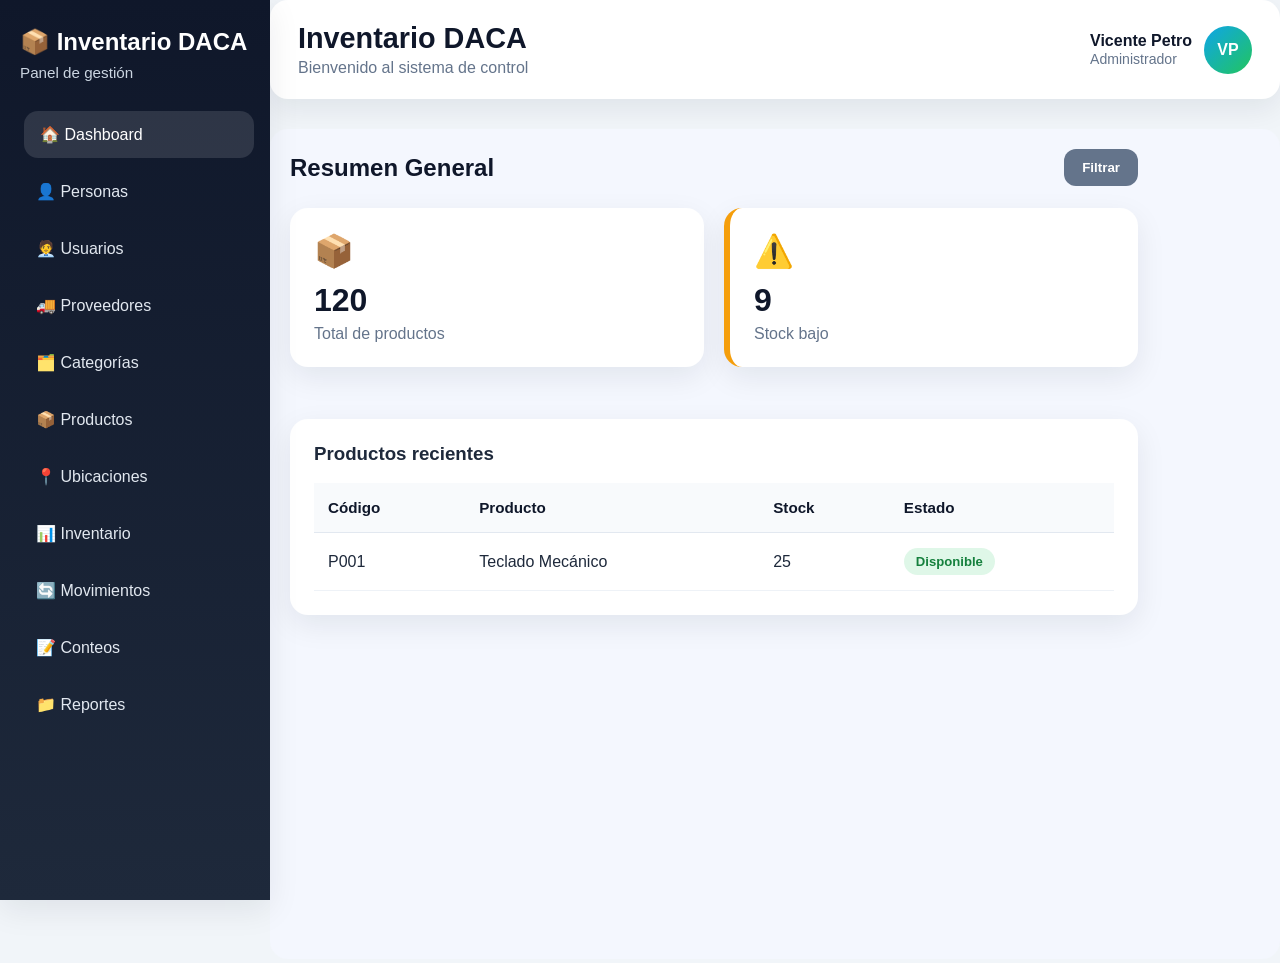
==== frontend/index.html @ ed91a60d "se creo todas lass ventanas" ====
<!doctype html>
<html lang="en">
  <head>
    <meta charset="UTF-8" />
    <meta name="viewport" content="width=device-width, initial-scale=1.0" />
    <title>Inventario Daca</title>
    <link rel="stylesheet" href="style.css" />
    <style>
      /* Estilo básico para que el iframe ocupe todo el espacio */
      .main-content {
        padding: 0; /* Quitamos padding para que el iframe llene el espacio */
        overflow: hidden;
      }
      iframe {
        width: 100%;
        height: calc(100vh - 70px); /* Ajusta restando la altura de tu topbar */
        border: none;
      }

      /* Dale flexibilidad al iframe */
      iframe {
        flex-grow: 1; /* Esto hace que el iframe "empuje" hasta el fondo */
        width: 100%;
        border: none;
        border-radius: var(
          --radius
        ); /* Para que mantenga la estética de tus tarjetas */
        background: transparent;
      }
    </style>
  </head>
  <body>
    <aside class="sidebar">
      <div class="sidebar-top">
        <h2>📦 Inventario DACA</h2>
        <p>Panel de gestión</p>
      </div>

      <nav class="menu">
        <a
          href="dashboard_home.html"
          target="contenedor"
          class="menu-item active"
          >🏠 Dashboard</a
        >
        <a href="personas.html" target="contenedor" class="menu-item"
          >👤 Personas</a
        >
        <a href="usuarios.html" target="contenedor" class="menu-item"
          >🧑‍💼 Usuarios</a
        >
        <a href="proveedores.html" target="contenedor" class="menu-item"
          >🚚 Proveedores</a
        >
        <a href="categorias.html" target="contenedor" class="menu-item"
          >🗂️ Categorías</a
        >
        <a href="productos.html" target="contenedor" class="menu-item"
          >📦 Productos</a
        >
                <a href="ubicaciones.html" target="contenedor" class="menu-item"
          >📍 Ubicaciones</a
        >
                <a href="inventario.html" target="contenedor" class="menu-item"
          >📊 Inventario</a
        >
                <a href="movimientos.html" target="contenedor" class="menu-item"
          >🔄 Movimientos</a
        >
                <a href="conteos.html" target="contenedor" class="menu-item"
          >📝 Conteos</a
        >
                <a href="reportes.html" target="contenedor" class="menu-item"
          >📁 Reportes</a
        >
      </nav>
    </aside>

    <main class="main-content">
      <header class="topbar">
        <div>
          <h1>Inventario DACA</h1>
          <p>Bienvenido al sistema de control</p>
        </div>
        <div class="topbar-right">
          <div class="user-box">
            <div class="user-info">
              <h4>Vicente Petro</h4>
              <span>Administrador</span>
            </div>
            <div class="avatar">VP</div>
          </div>
        </div>
      </header>

      <iframe src="dashboard_home.html" name="contenedor"></iframe>
    </main>
  </body>
</html>
---- frontend/style.css ----
/* =========================
   RESET Y VARIABLES
========================== */
* {
  margin: 0;
  padding: 0;
  box-sizing: border-box;
}

:root {
  --primary: #0f172a;
  --primary-light: #1e293b;
  --secondary: #0ea5e9;
  --accent: #22c55e;
  --danger: #ef4444;
  --warning: #f59e0b;
  --info: #3b82f6;
  --bg: #f1f5f9;
  --white: #ffffff;
  --gray: #64748b;
  --gray-light: #e2e8f0;
  --text: #1e293b;
  --shadow: 0 10px 30px rgba(15, 23, 42, 0.08);
  --radius: 18px;
  --transition: all 0.3s ease;
  --sidebar-width: 270px;
}

body {
  font-family: "Segoe UI", Tahoma, Geneva, Verdana, sans-serif;
  background: var(--bg);
  color: var(--text);
  display: flex;
  min-height: 100vh;
}

/* =========================
   SIDEBAR
========================== */
.sidebar {
  width: var(--sidebar-width);
  background: linear-gradient(180deg, var(--primary), var(--primary-light));
  color: var(--white);
  padding: 28px 20px;
  position: fixed;
  height: 100vh;
  overflow-y: auto;
  box-shadow: var(--shadow);
}

.sidebar-top {
  margin-bottom: 30px;
}

.sidebar-top h2 {
  font-size: 1.5rem;
  margin-bottom: 8px;
}

.sidebar-top p {
  color: #cbd5e1;
  font-size: 0.95rem;
}

.menu {
  display: flex;
  flex-direction: column;
  gap: 10px;
}

.menu-item {
  text-decoration: none;
  color: #e2e8f0;
  padding: 14px 16px;
  border-radius: 14px;
  transition: var(--transition);
  font-weight: 500;
}

.menu-item:hover,
.menu-item.active {
  background: rgba(255, 255, 255, 0.12);
  transform: translateX(4px);
  color: var(--white);
}

/* =========================
   MAIN CONTENT
========================== */
.main-content {
  margin-left: var(--sidebar-width);
  width: calc(100% - var(--sidebar-width));
  padding: 30px;
}

/* =========================
   TOPBAR
========================== */
.topbar {
  background: var(--white);
  border-radius: var(--radius);
  padding: 22px 28px;
  display: flex;
  justify-content: space-between;
  align-items: center;
  box-shadow: var(--shadow);
  margin-bottom: 30px;
  flex-wrap: wrap;
  gap: 20px;
}

.topbar h1 {
  font-size: 1.8rem;
  color: var(--primary);
}

.topbar p {
  color: var(--gray);
  margin-top: 4px;
}

.topbar-right {
  display: flex;
  align-items: center;
  gap: 18px;
  flex-wrap: wrap;
}

.search-box input {
  border: 1px solid var(--gray-light);
  background: #f8fafc;
  padding: 12px 16px;
  border-radius: 14px;
  min-width: 250px;
  outline: none;
  transition: var(--transition);
}

.search-box input:focus {
  border-color: var(--secondary);
  box-shadow: 0 0 0 4px rgba(14, 165, 233, 0.12);
}

.user-box {
  display: flex;
  align-items: center;
  gap: 12px;
}

.user-info h4 {
  font-size: 1rem;
  color: var(--primary);
}

.user-info span {
  font-size: 0.88rem;
  color: var(--gray);
}

.avatar {
  width: 48px;
  height: 48px;
  border-radius: 50%;
  background: linear-gradient(135deg, var(--secondary), var(--accent));
  display: flex;
  justify-content: center;
  align-items: center;
  color: var(--white);
  font-weight: bold;
}

/* =========================
   SECCIONES
========================== */
.section {
  margin-bottom: 40px;
}

.section-title {
  display: flex;
  justify-content: space-between;
  align-items: center;
  margin-bottom: 22px;
  flex-wrap: wrap;
  gap: 10px;
}

.section-title h2 {
  color: var(--primary);
  font-size: 1.5rem;
}

/* =========================
   TARJETAS
========================== */
.card {
  background: var(--white);
  border-radius: var(--radius);
  padding: 24px;
  box-shadow: var(--shadow);
  margin-bottom: 24px;
}

.card-header {
  display: flex;
  justify-content: space-between;
  align-items: center;
  margin-bottom: 18px;
  flex-wrap: wrap;
  gap: 10px;
}

.cards-grid {
  display: grid;
  grid-template-columns: repeat(auto-fit, minmax(220px, 1fr));
  gap: 20px;
  margin-bottom: 28px;
}

.stat-card {
  position: relative;
  overflow: hidden;
  transition: var(--transition);
}

.stat-card:hover {
  transform: translateY(-4px);
}

.stat-card .icon {
  font-size: 2rem;
  display: block;
  margin-bottom: 12px;
}

.stat-card h3 {
  font-size: 2rem;
  color: var(--primary);
  margin-bottom: 6px;
}

.stat-card p {
  color: var(--gray);
}

.stat-card.success {
  border-left: 6px solid var(--accent);
}

.stat-card.warning {
  border-left: 6px solid var(--warning);
}

.stat-card.danger {
  border-left: 6px solid var(--danger);
}

.dashboard-layout {
  display: grid;
  grid-template-columns: 2fr 1fr;
  gap: 24px;
}

.side-panels {
  display: flex;
  flex-direction: column;
  gap: 20px;
}

.small-card h3 {
  margin-bottom: 16px;
  color: var(--primary);
}

/* =========================
   LISTAS INFORMATIVAS
========================== */
.info-list {
  list-style: none;
  display: flex;
  flex-direction: column;
  gap: 14px;
}

.info-list li {
  display: flex;
  justify-content: space-between;
  align-items: center;
  background: #f8fafc;
  padding: 12px 14px;
  border-radius: 12px;
  color: var(--text);
}

.text-success {
  color: var(--accent);
  font-weight: 600;
}

.text-danger {
  color: var(--danger);
  font-weight: 600;
}

.text-info {
  color: var(--info);
  font-weight: 600;
}

/* =========================
   FORMULARIOS
========================== */
.form-card h3 {
  margin-bottom: 18px;
  color: var(--primary);
}

.form-grid {
  display: grid;
  grid-template-columns: repeat(auto-fit, minmax(220px, 1fr));
  gap: 18px;
}

.form-group {
  display: flex;
  flex-direction: column;
}

.full-width {
  grid-column: 1 / -1;
}

.form-group label {
  margin-bottom: 8px;
  font-weight: 600;
  color: var(--primary);
  font-size: 0.95rem;
}

.form-group input,
.form-group select,
.form-group textarea {
  padding: 12px 14px;
  border-radius: 14px;
  border: 1px solid var(--gray-light);
  background: #f8fafc;
  outline: none;
  transition: var(--transition);
  font-size: 0.95rem;
}

.form-group textarea {
  min-height: 120px;
  resize: vertical;
}

.form-group input:focus,
.form-group select:focus,
.form-group textarea:focus {
  border-color: var(--secondary);
  box-shadow: 0 0 0 4px rgba(14, 165, 233, 0.12);
  background: var(--white);
}

.form-actions {
  display: flex;
  gap: 12px;
  margin-top: 22px;
  flex-wrap: wrap;
}

/* =========================
   BOTONES
========================== */
.btn {
  border: none;
  border-radius: 12px;
  padding: 11px 18px;
  cursor: pointer;
  font-weight: 600;
  transition: var(--transition);
  color: var(--white);
}

.btn:hover {
  transform: translateY(-2px);
  opacity: 0.95;
}

.btn-save {
  background: var(--accent);
}

.btn-edit {
  background: var(--info);
}

.btn-delete {
  background: var(--danger);
}

.btn-search {
  background: var(--secondary);
}

.btn-filter {
  background: #64748b;
}

/* =========================
   TABLAS
========================== */
.table-responsive {
  width: 100%;
  overflow-x: auto;
  margin-top: 16px;
}

table {
  width: 100%;
  border-collapse: collapse;
  min-width: 800px;
}

thead {
  background: #f8fafc;
}

thead th {
  text-align: left;
  padding: 16px 14px;
  font-size: 0.95rem;
  color: var(--primary);
  border-bottom: 1px solid var(--gray-light);
}

tbody td {
  padding: 15px 14px;
  border-bottom: 1px solid #eef2f7;
  color: var(--text);
  vertical-align: middle;
}

tbody tr:hover {
  background: #f8fbff;
}

.actions {
  display: flex;
  gap: 8px;
  flex-wrap: wrap;
}

/* =========================
   BADGES
========================== */
.badge {
  display: inline-block;
  padding: 6px 12px;
  border-radius: 999px;
  font-size: 0.82rem;
  font-weight: 700;
}

.badge-success {
  background: rgba(34, 197, 94, 0.14);
  color: #15803d;
}

.badge-danger {
  background: rgba(239, 68, 68, 0.14);
  color: #b91c1c;
}

.badge-warning {
  background: rgba(245, 158, 11, 0.14);
  color: #b45309;
}

.badge-info {
  background: rgba(59, 130, 246, 0.14);
  color: #1d4ed8;
}

/* =========================
   REPORTES
========================== */
.report-grid {
  display: grid;
  grid-template-columns: repeat(auto-fit, minmax(260px, 1fr));
  gap: 20px;
}

.report-card h3 {
  color: var(--primary);
  margin-bottom: 10px;
}

.report-card p {
  color: var(--gray);
  margin-bottom: 18px;
  line-height: 1.5;
}

.report-actions {
  display: flex;
  gap: 10px;
  flex-wrap: wrap;
}

/* =========================
   RESPONSIVE
========================== */
@media (max-width: 1200px) {
  .dashboard-layout {
    grid-template-columns: 1fr;
  }
}

@media (max-width: 992px) {
  .sidebar {
    width: 220px;
  }

  .main-content {
    margin-left: 220px;
    width: calc(100% - 220px);
    padding: 20px;
  }
}

@media (max-width: 768px) {
  body {
    flex-direction: column;
  }

  .sidebar {
    position: relative;
    width: 100%;
    height: auto;
  }

  .main-content {
    margin-left: 0;
    width: 100%;
  }

  .topbar {
    flex-direction: column;
    align-items: flex-start;
  }

  .topbar-right {
    width: 100%;
    justify-content: space-between;
  }

  .search-box input {
    width: 100%;
    min-width: 100%;
  }

  .user-box {
    width: 100%;
    justify-content: space-between;
  }
}

@media (max-width: 576px) {
  .cards-grid {
    grid-template-columns: 1fr;
  }

  .form-grid {
    grid-template-columns: 1fr;
  }

  .section-title {
    flex-direction: column;
    align-items: flex-start;
  }

  .form-actions,
  .report-actions {
    flex-direction: column;
    width: 100%;
  }

  .btn {
    width: 100%;
  }
}
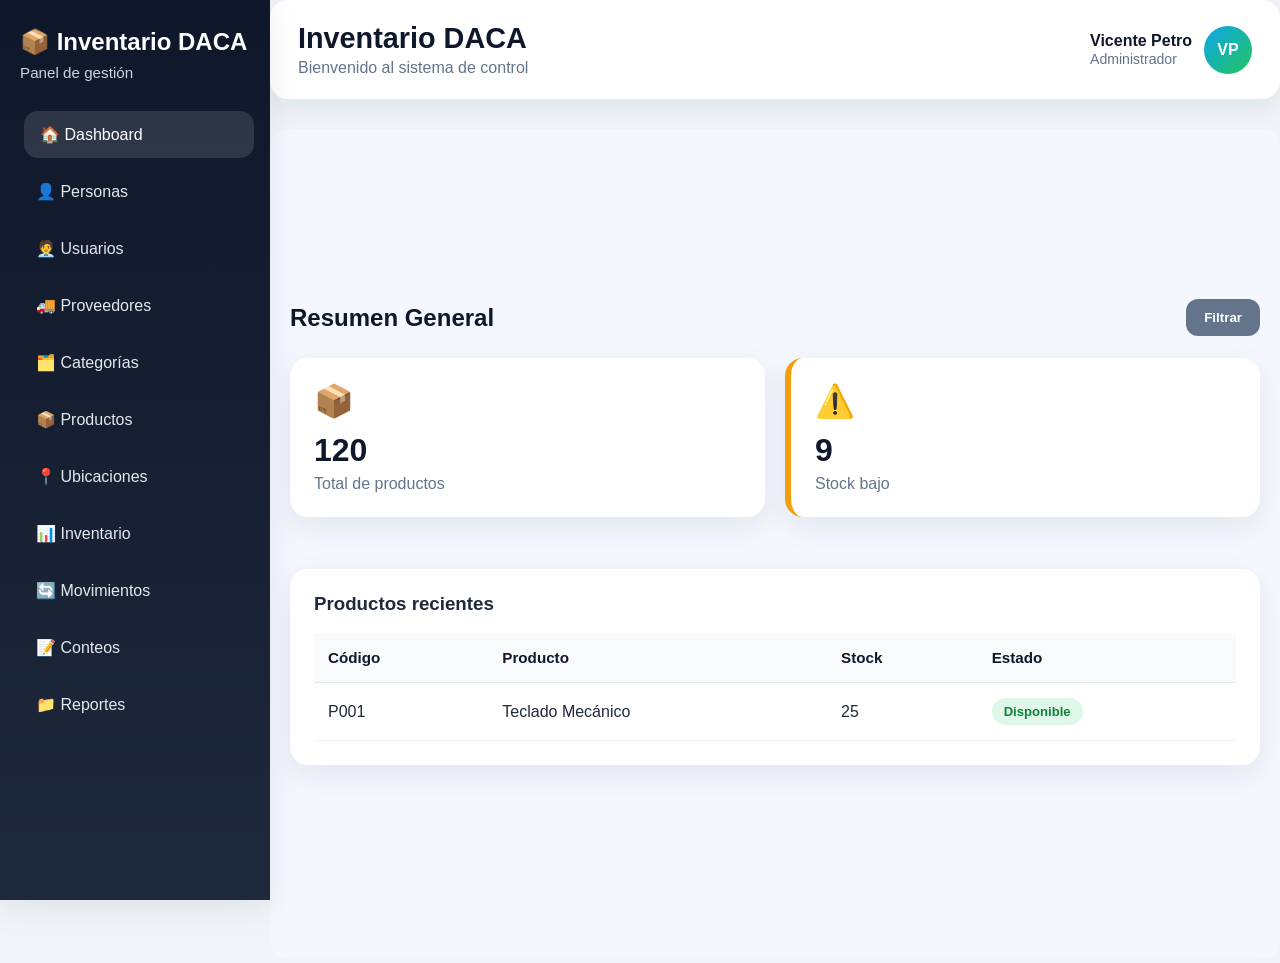
==== commit 14859bc0: "se corrgio el adactamieto al ancho de imagen" ====
--- a/frontend/index.html
+++ b/frontend/index.html
@@ -38,9 +38,7 @@
 
       <nav class="menu">
         <a
-          href="dashboard_home.html"
-          target="contenedor"
-          class="menu-item active"
+          href="dashboard_home.html" target="contenedor" class="menu-item active"
           >🏠 Dashboard</a
         >
         <a href="personas.html" target="contenedor" class="menu-item"
@@ -94,6 +92,7 @@
       </header>
 
       <iframe src="dashboard_home.html" name="contenedor"></iframe>
+
     </main>
   </body>
 </html>
--- a/frontend/style.css
+++ b/frontend/style.css
@@ -176,6 +176,13 @@
   margin-bottom: 40px;
 }
 
+/*todo se adacte al ancho de la pantalla con margenes en lados*/
+.section {
+  width: 100%;
+  max-width: 1200px;
+  margin: auto;
+}
+
 .section-title {
   display: flex;
   justify-content: space-between;
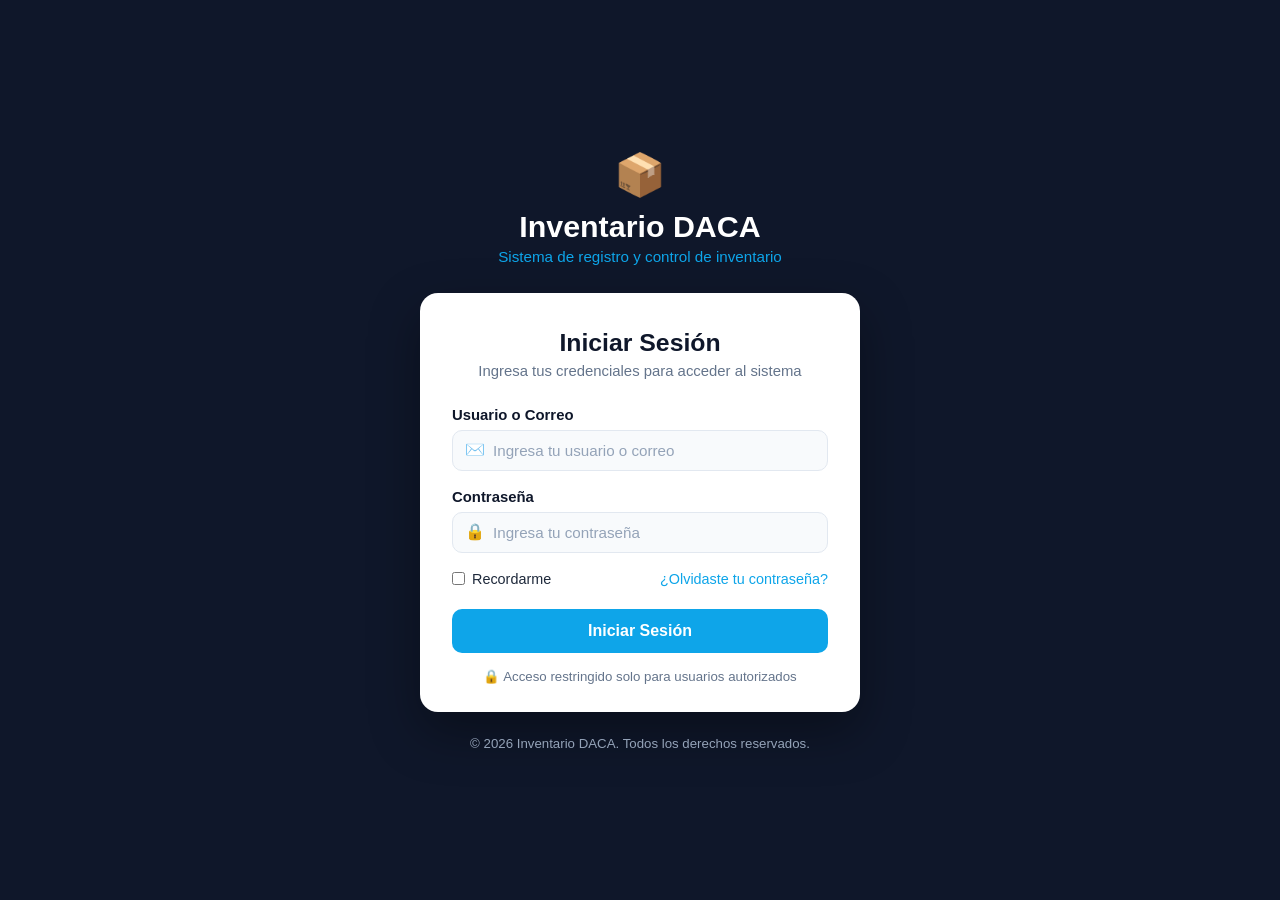
==== commit 29b7f5d7: "login paso a index" ====
--- a/frontend/index.html
+++ b/frontend/index.html
@@ -1,98 +1,134 @@
 <!doctype html>
-<html lang="en">
+<html lang="es">
   <head>
     <meta charset="UTF-8" />
     <meta name="viewport" content="width=device-width, initial-scale=1.0" />
-    <title>Inventario Daca</title>
-    <link rel="stylesheet" href="style.css" />
-    <style>
-      /* Estilo básico para que el iframe ocupe todo el espacio */
-      .main-content {
-        padding: 0; /* Quitamos padding para que el iframe llene el espacio */
-        overflow: hidden;
-      }
-      iframe {
-        width: 100%;
-        height: calc(100vh - 70px); /* Ajusta restando la altura de tu topbar */
-        border: none;
+    <title>Inventario DACA – Iniciar Sesión</title>
+    <link rel="stylesheet" href="style_login.css" />
+  </head>
+  <body>
+    <div class="brand">
+      <span class="brand-icon">📦</span>
+      <h1>Inventario DACA</h1>
+      <p>Sistema de registro y control de inventario</p>
+    </div>
+
+    <div class="card">
+      <h2>Iniciar Sesión</h2>
+      <p class="sub">Ingresa tus credenciales para acceder al sistema</p>
+
+      <!-- Mensaje de error o éxito -->
+      <div class="msg" id="msg"></div>
+      <div class="intentos-bar" id="intentos-bar"></div>
+
+      <div class="form-group">
+        <label for="usuario">Usuario o Correo</label>
+        <div class="input-wrap">
+          <span class="ico">✉️</span>
+          <input
+            type="text"
+            id="usuario"
+            placeholder="Ingresa tu usuario o correo"
+          />
+        </div>
+      </div>
+
+      <div class="form-group">
+        <label for="pass">Contraseña</label>
+        <div class="input-wrap">
+          <span class="ico">🔒</span>
+          <input
+            type="password"
+            id="pass"
+            placeholder="Ingresa tu contraseña"
+          />
+        </div>
+      </div>
+
+      <div class="extras">
+        <label><input type="checkbox" id="recordar" /> Recordarme</label>
+        <a href="recuperar_usuario.html">¿Olvidaste tu contraseña?</a>
+      </div>
+
+      <button class="btn" id="btnLogin" onclick="intentarLogin()">
+        Iniciar Sesión
+      </button>
+      <p class="notice">🔒 Acceso restringido solo para usuarios autorizados</p>
+    </div>
+
+    <p class="footer">© 2026 Inventario DACA. Todos los derechos reservados.</p>
+
+    <script>
+      const USUARIO_CORRECTO = "admin";
+      const PASSWORD_CORRECTA = "admin";
+      const MAX_INTENTOS = 3;
+
+      let intentos = 0;
+
+      function intentarLogin() {
+        const usuario = document.getElementById("usuario").value.trim();
+        const pass = document.getElementById("pass").value.trim();
+        const msg = document.getElementById("msg");
+        const barLabel = document.getElementById("intentos-bar");
+        const btnLogin = document.getElementById("btnLogin");
+        const inpUser = document.getElementById("usuario");
+        const inpPass = document.getElementById("pass");
+
+        // Limpiar estado visual
+        msg.className = "msg";
+        msg.style.display = "none";
+        inpUser.classList.remove("error-input");
+        inpPass.classList.remove("error-input");
+
+        // Validar campos vacíos
+        if (!usuario || !pass) {
+          msg.className = "msg error";
+          msg.textContent = "⚠️ Por favor completa todos los campos.";
+          if (!usuario) inpUser.classList.add("error-input");
+          if (!pass) inpPass.classList.add("error-input");
+          return;
+        }
+
+        // Validar credenciales
+        if (usuario === USUARIO_CORRECTO && pass === PASSWORD_CORRECTA) {
+          msg.className = "msg success";
+          msg.textContent = "✅ ¡Bienvenido al sistema! Redirigiendo...";
+          btnLogin.disabled = true;
+          barLabel.style.display = "none";
+
+          // Redirigir al dashboard después de 1.5s
+          setTimeout(() => {
+            window.location.href = "dashboard.html";
+          }, 1500);
+          
+        } else {
+          intentos++;
+          inpUser.classList.add("error-input");
+          inpPass.classList.add("error-input");
+          inpPass.value = "";
+
+          if (intentos >= MAX_INTENTOS) {
+            msg.className = "msg error";
+            msg.textContent =
+              "🚫 Has superado el número máximo de intentos. Acceso bloqueado.";
+            btnLogin.disabled = true;
+            barLabel.style.display = "none";
+            inpUser.disabled = true;
+            inpPass.disabled = true;
+          } else {
+            const restantes = MAX_INTENTOS - intentos;
+            msg.className = "msg error";
+            msg.textContent = "❌ Usuario o contraseña incorrectos.";
+            barLabel.style.display = "block";
+            barLabel.textContent = `⚠️ Intento ${intentos} de ${MAX_INTENTOS} — te quedan ${restantes} intento${restantes > 1 ? "s" : ""}.`;
+          }
+        }
       }
 
-      /* Dale flexibilidad al iframe */
-      iframe {
-        flex-grow: 1; /* Esto hace que el iframe "empuje" hasta el fondo */
-        width: 100%;
-        border: none;
-        border-radius: var(
-          --radius
-        ); /* Para que mantenga la estética de tus tarjetas */
-        background: transparent;
-      }
-    </style>
-  </head>
-  <body>
-    <aside class="sidebar">
-      <div class="sidebar-top">
-        <h2>📦 Inventario DACA</h2>
-        <p>Panel de gestión</p>
-      </div>
-
-      <nav class="menu">
-        <a
-          href="dashboard_home.html" target="contenedor" class="menu-item active"
-          >🏠 Dashboard</a
-        >
-        <a href="personas.html" target="contenedor" class="menu-item"
-          >👤 Personas</a
-        >
-        <a href="usuarios.html" target="contenedor" class="menu-item"
-          >🧑‍💼 Usuarios</a
-        >
-        <a href="proveedores.html" target="contenedor" class="menu-item"
-          >🚚 Proveedores</a
-        >
-        <a href="categorias.html" target="contenedor" class="menu-item"
-          >🗂️ Categorías</a
-        >
-        <a href="productos.html" target="contenedor" class="menu-item"
-          >📦 Productos</a
-        >
-                <a href="ubicaciones.html" target="contenedor" class="menu-item"
-          >📍 Ubicaciones</a
-        >
-                <a href="inventario.html" target="contenedor" class="menu-item"
-          >📊 Inventario</a
-        >
-                <a href="movimientos.html" target="contenedor" class="menu-item"
-          >🔄 Movimientos</a
-        >
-                <a href="conteos.html" target="contenedor" class="menu-item"
-          >📝 Conteos</a
-        >
-                <a href="reportes.html" target="contenedor" class="menu-item"
-          >📁 Reportes</a
-        >
-      </nav>
-    </aside>
-
-    <main class="main-content">
-      <header class="topbar">
-        <div>
-          <h1>Inventario DACA</h1>
-          <p>Bienvenido al sistema de control</p>
-        </div>
-        <div class="topbar-right">
-          <div class="user-box">
-            <div class="user-info">
-              <h4>Vicente Petro</h4>
-              <span>Administrador</span>
-            </div>
-            <div class="avatar">VP</div>
-          </div>
-        </div>
-      </header>
-
-      <iframe src="dashboard_home.html" name="contenedor"></iframe>
-
-    </main>
+      // Permitir Enter para iniciar sesión
+      document.addEventListener("keydown", function (e) {
+        if (e.key === "Enter") intentarLogin();
+      });
+    </script>
   </body>
 </html>
--- a/frontend/style_login.css
+++ b/frontend/style_login.css
@@ -0,0 +1,84 @@
+    * { box-sizing: border-box; margin: 0; padding: 0; }
+
+    body {
+      font-family: "Segoe UI", Tahoma, Geneva, Verdana, sans-serif;
+      background: #0f172a;
+      display: flex;
+      flex-direction: column;
+      align-items: center;
+      justify-content: center;
+      min-height: 100vh;
+      padding: 24px;
+    }
+
+    .brand { text-align: center; margin-bottom: 28px; }
+    .brand-icon { font-size: 2.6rem; display: block; margin-bottom: 10px; }
+    .brand h1 { font-size: 1.9rem; font-weight: 700; color: #ffffff; margin-bottom: 4px; }
+    .brand p  { color: #0ea5e9; font-size: 0.95rem; }
+
+    .card {
+      background: #ffffff;
+      border-radius: 18px;
+      padding: 36px 32px 28px;
+      width: 100%;
+      max-width: 440px;
+      box-shadow: 0 20px 50px rgba(0,0,0,0.35);
+    }
+
+    .card h2 { font-size: 1.55rem; font-weight: 700; color: #0f172a; text-align: center; margin-bottom: 6px; }
+    .card .sub { text-align: center; color: #64748b; font-size: 0.93rem; margin-bottom: 28px; }
+
+    .form-group { margin-bottom: 18px; }
+    .form-group label { display: block; font-weight: 600; color: #0f172a; font-size: 0.93rem; margin-bottom: 7px; }
+
+    .input-wrap { position: relative; }
+    .input-wrap .ico {
+      position: absolute; left: 13px; top: 50%; transform: translateY(-50%);
+      font-size: 1rem; pointer-events: none; line-height: 1;
+    }
+    .input-wrap input {
+      width: 100%;
+      padding: 11px 14px 11px 40px;
+      border: 1.5px solid #e2e8f0;
+      border-radius: 10px;
+      background: #f8fafc;
+      font-size: 0.95rem;
+      color: #1e293b;
+      outline: none;
+      transition: border-color 0.2s, box-shadow 0.2s;
+    }
+    .input-wrap input::placeholder { color: #94a3b8; }
+    .input-wrap input:focus {
+      border-color: #0ea5e9;
+      box-shadow: 0 0 0 3px rgba(14,165,233,0.13);
+      background: #fff;
+    }
+
+    .extras {
+      display: flex; justify-content: space-between; align-items: center;
+      margin: 6px 0 22px; font-size: 0.9rem;
+    }
+    .extras label { display: flex; align-items: center; gap: 7px; cursor: pointer; color: #1e293b; }
+    .extras a { color: #0ea5e9; text-decoration: none; font-weight: 500; }
+    .extras a:hover { text-decoration: underline; }
+
+    .btn {
+      width: 100%; padding: 13px;
+      background: #0ea5e9;
+      color: #fff; font-size: 1rem; font-weight: 700;
+      border: none; border-radius: 10px; cursor: pointer;
+      transition: background 0.2s, transform 0.15s;
+    }
+    .btn:hover { background: #0284c7; transform: translateY(-1px); }
+
+    .notice { text-align: center; margin-top: 16px; font-size: 0.83rem; color: #64748b; }
+    .footer { margin-top: 24px; font-size: 0.83rem; color: #94a3b8; }
+    
+   .lock-circle {
+      width: 66px; height: 66px;
+      background: #e0f5fb;
+      border-radius: 50%;
+      display: flex; align-items: center; justify-content: center;
+      margin: 0 auto 20px;
+      font-size: 1.7rem;
+    }
